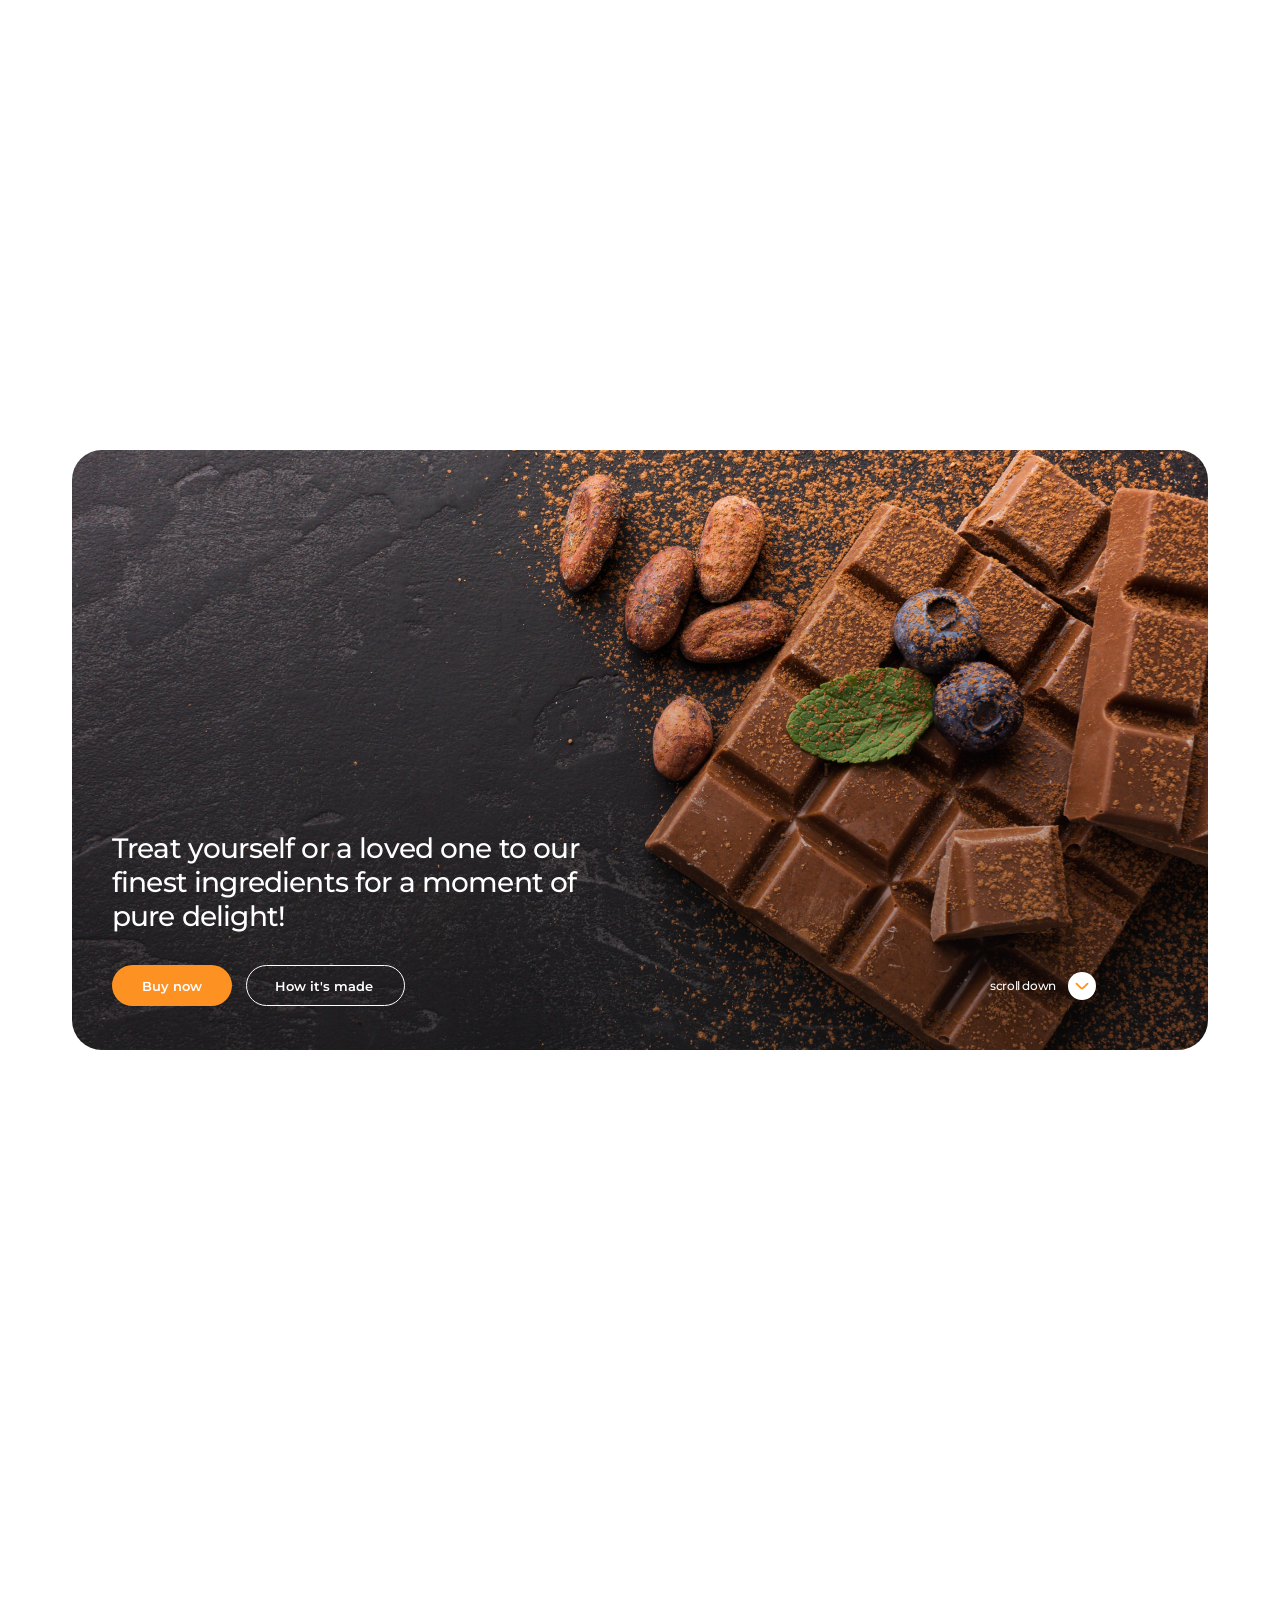
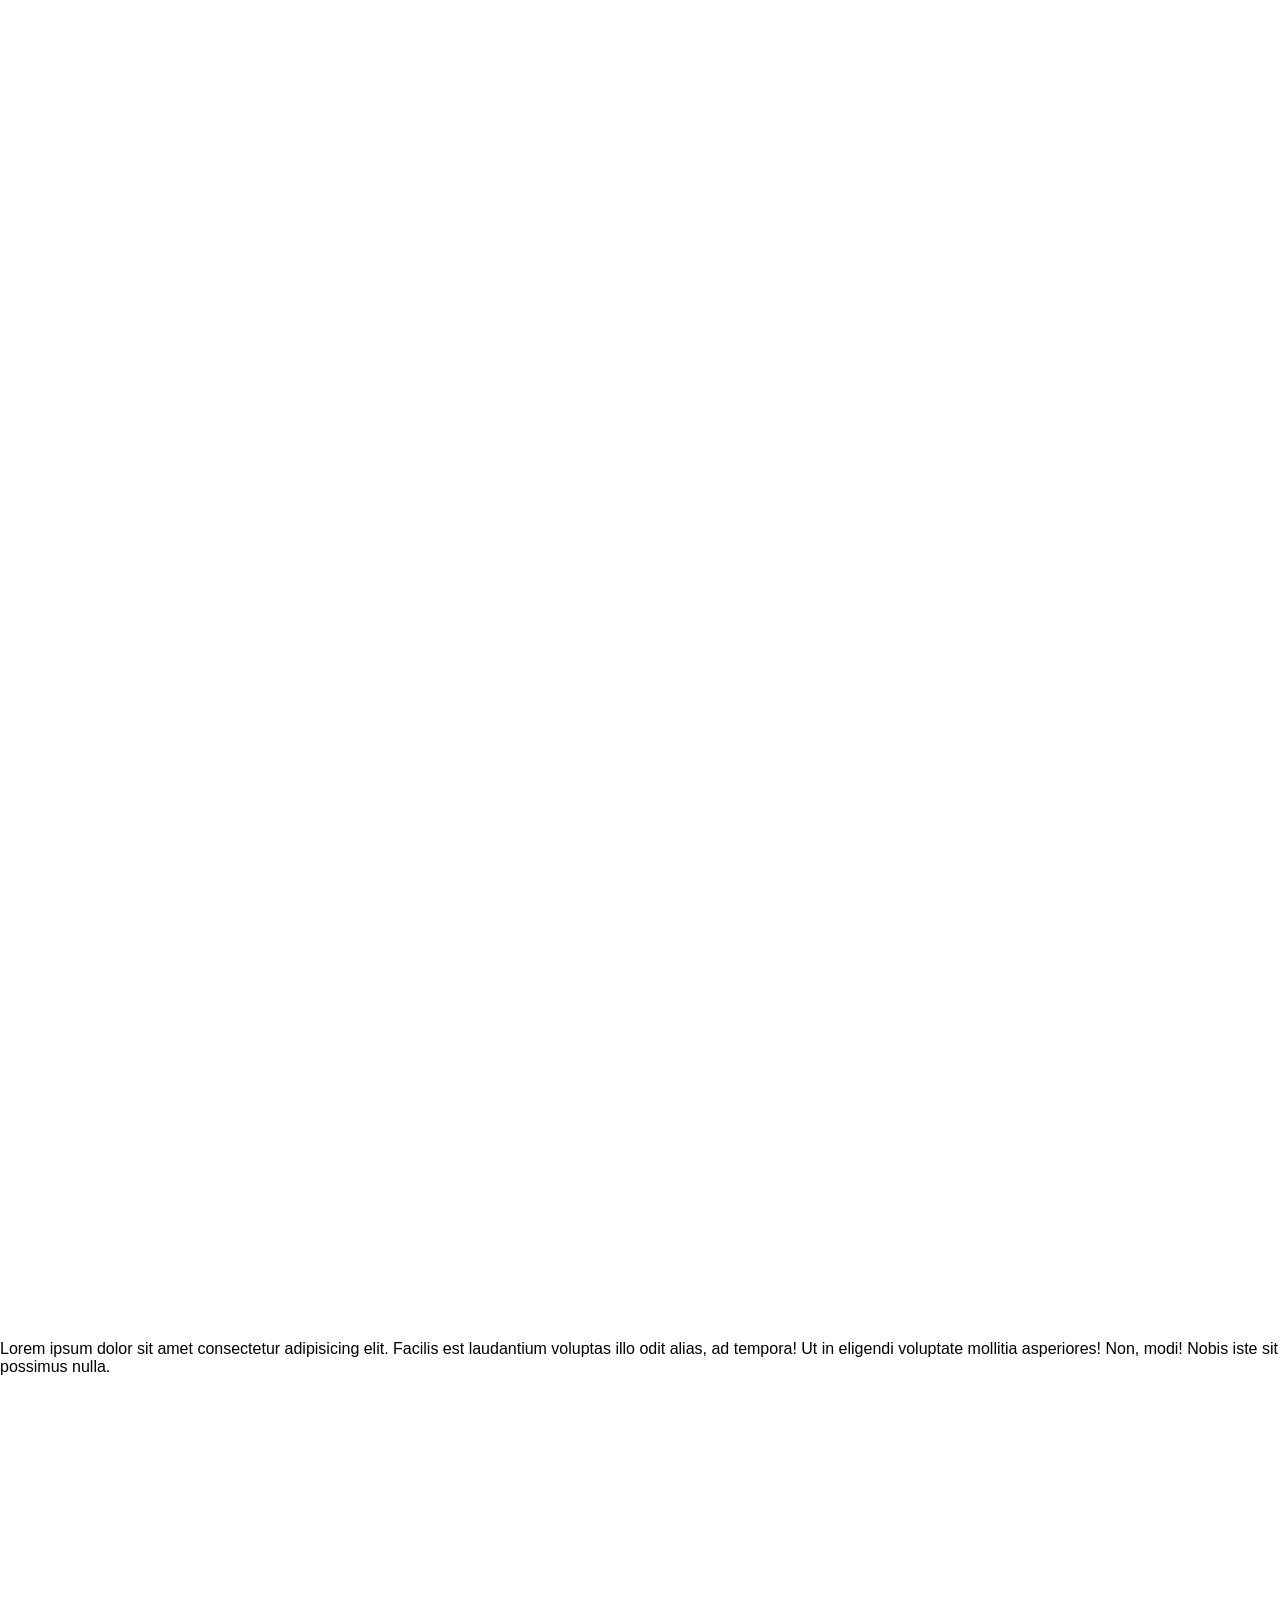
==== simply-chocolate/HTML/reviews.html @ 20b46d8e "." ====
<!DOCTYPE html>
<html lang="en">

<head>
    <meta charset="UTF-8">
    <meta name="viewport" content="width=device-width, initial-scale=1.0">
    <title>Document</title>
    <link rel="preconnect" href="https://fonts.googleapis.com">
    <link rel="preconnect" href="https://fonts.gstatic.com" crossorigin>
    <link href="https://fonts.googleapis.com/css2?family=Montserrat:wght@400;500;600&display=swap" rel="stylesheet">
    <link rel="stylesheet" href="../CSS/hero.css">
</head>

<body>
    <header class="header"></header>
    <main>
        <section class="hero">
            <div class="hero-container">
                <h2 class="hero-sub-title">Treat yourself or a loved one to our finest ingredients for a moment of pure
                    delight!</h2>
                <div class="hero-btns-container">
                    <div class="hero-main-btns">
                        <button class="hero-buy-btn" type="button">Buy now</button>
                        <a class="hero-link" href="#howItsMade">How it's made</a>
                    </div>
                    <div class="hero-scroll-container">
                        <a class="hero-scroll" href="#footer">scroll down</a>
                        <a class="hero-scroll-icon" href="#footer">
                            <svg class="hero-scroll-svg" width="22" height="22">
                                <use href="../IMG/SVG/fi-rr-angle-small-left.svg#fi-rr-angle-small-left"></use>
                            </svg></a>
                    </div>

                </div>
            </div>
        </section>
        <section class="rewieves">

        </section>
        <footer class="footer" id="footer">Lorem ipsum dolor sit amet consectetur adipisicing elit. Facilis est
            laudantium voluptas illo odit alias, ad tempora! Ut in eligendi voluptate mollitia asperiores! Non, modi!
            Nobis iste sit possimus nulla.</footer>
    </main>
</body>

</html>
---- simply-chocolate/CSS/hero.css ----
html {
  /* background-color: #b8b8b8; */
}
/* ------------- Chwilowy reset ------------- */
* {
  margin: 0;
  padding: 0;
  box-sizing: border-box;
  font-family: Monrserrat, sans-serif;
}
.hero a,
.hero button {
  text-decoration: none;
  color: #fff;
}

/* ------------- Chwilowy reset ------------- */
.hero {
  width: 375px;
  height: 690px;
  margin: 0 auto;
}
.hero-container {
  display: flex;
  flex-direction: column;
  gap: 32px;
  width: 335px;
  height: 621px;
  padding: 395px 20px 20px 20px;
  margin: 0 auto;
  background: linear-gradient(
      180deg,
      rgba(17, 17, 17, 0) 0%,
      rgba(17, 17, 17, 0.4) 100%
    ),
    url(../IMG/Hero/Mobile/chocolate-covered-cocoa-powder\ 1@1x.png),
    lightgray -438.076px -7.879px / 284.629% 102.231% no-repeat;
  background-repeat: no-repeat;
  background-size: cover;
  border-radius: 30px;
}
@media (min-device-pixel-ratio: 2),
  (-webkit-min-device-pixel-ratio: 2),
  (min-resolution: 2dppx),
  screen and (max-width: 768px) and (min-resolution: 192dpi) {
  .hero-container {
    background-image: url(../IMG/Hero/Mobile/chocolate-covered-cocoa-powder\ 1@2x.png);
  }
}
.hero-sub-title {
  color: #fff;
  font-family: "Montserrat", sans-serif;
  font-size: 20px;
  font-style: normal;
  font-weight: 500;
  line-height: 24px; /* 120% */
  letter-spacing: -0.6px;
}
.hero-btns-container {
  display: flex;
  flex-direction: column;
  gap: 32px;
}
.hero-main-btns {
  display: flex;
  gap: 14px;
}
.hero-link {
  width: 159px;
  height: 41px;
  padding: 12px 28px;
  border-radius: 100px;
  border: 1px solid #fff;
  font-family: "Montserrat", sans-serif;
  font-size: 13px;
  font-weight: 600;
  transition: 300ms ease-in-out;
}
.hero-link:hover,
.hero-link:focus {
  color: rgba(253, 146, 34, 1);
  border: 1px solid rgba(253, 146, 34, 1);
}
.hero-buy-btn {
  padding: 10px 28px;
  border-radius: 100px;
  border-color: transparent;
  background: #fd9222;
  font-family: "Montserrat", sans-serif;
  font-size: 13px;
  font-weight: 600;
  transition: 300ms ease-in-out;
  cursor: pointer;
}
.hero-buy-btn:hover,
.hero-buy-btn:focus {
  background-color: rgba(252, 241, 224, 1);
  color: rgba(253, 146, 34, 1);
}
.hero-scroll-container {
  display: flex;
  align-items: center;
  gap: 12px;
}
.hero-scroll {
  font-family: "Montserrat", sans-serif;
  font-size: 12px;
  font-weight: 500;
  line-height: 14px;
  letter-spacing: -0.36px;
  transition: 300ms ease-in-out;
}
.hero-scroll-icon {
  display: flex;
  align-items: center;
  justify-content: center;
  width: 28px;
  height: 28px;
  border-radius: 50%;
  background-color: #fff;
  transition: 300ms ease-in-out;
  overflow: hidden;
}
.hero-scroll-icon .hero-scroll-svg {
  animation: arrow 0s linear infinite;
}
.hero-scroll-icon:hover .hero-scroll-svg,
.hero-scroll:hover + .hero-scroll-icon .hero-scroll-svg {
  animation-duration: 0.7s;
}
@keyframes arrow {
  0% {
    transform: translateY(-25px);
  }
  1% {
    transform: translateY(-25px);
  }
  50% {
    transform: translateY(0);
  }
  51% {
    transform: translateY(0);
  }
  100% {
    transform: translateY(26px);
  }
}
.hero-scroll-svg {
  fill: rgba(253, 146, 34, 1);
  transition: 300ms ease-in-out;
}
.hero-scroll:hover,
.hero-scroll:focus {
  color: rgba(253, 146, 34, 1);
}
.hero-scroll:hover + .hero-scroll-icon,
.hero-scroll:focus + .hero-scroll-icon {
  background-color: rgba(253, 146, 34, 1);
}
.hero-scroll:hover + .hero-scroll-icon .hero-scroll-svg,
.hero-scroll:focus + .hero-scroll-icon .hero-scroll-svg {
  fill: rgba(252, 241, 224, 1);
}

.hero-scroll-svg:hover,
.hero-scroll-svg:focus {
  fill: rgba(252, 241, 224, 1);
}
.hero-scroll-icon:hover .hero-scroll-svg,
.hero-scroll-icon:focus .hero-scroll-svg {
  fill: rgba(252, 241, 224, 1);
}
.hero-scroll-icon:hover,
.hero-scroll-icon:focus {
  background-color: rgba(253, 146, 34, 1);
}

@media screen and (min-width: 768px) and (max-width: 1200px) {
  .hero {
    min-width: 768px;
  }
  .hero-container {
    width: 704px;
    height: 890px;
    background-image: url(../IMG/Hero/Tablet/chocolate-covered-cocoa-powder\ 1@1x.png);
    padding: 671px 40px 40px 40px;
  }
  .hero-sub-title {
    width: 484px;
    font-size: 28px;
    line-height: 34px; /* 121.429% */
    letter-spacing: -0.84px;
  }
  .hero-btns-container {
    flex-direction: row;
    gap: 153px;
  }
  .hero-scroll {
    font-size: 14px;
    line-height: 18px; /* 128.571% */
    letter-spacing: -0.42px;
  }
  .hero-scroll-icon {
    width: 38px;
    height: 38px;
  }
}
@media (min-device-pixel-ratio: 2),
  (-webkit-min-device-pixel-ratio: 2),
  (min-resolution: 2dppx),
  screen and (min-width: 769px) and (max-width: 1200px) and (min-resolution: 192dpi) {
  .hero-container {
    background-image: url(../IMG/Hero/Tablet/chocolate-covered-cocoa-powder\ 1@2x.png);
  }
}
@media screen and (min-width: 1201px) {
  .hero {
    min-width: 1200px;
  }
  .hero-container {
    width: 1136px;
    height: 600px;
    background-image: url(../IMG/Hero/Desktop/chocolate-covered-cocoa-powder\ 1@1x.png);
    padding: 381px 40px 40px 40px;
  }
  .hero-sub-title {
    width: 484px;
    font-size: 28px;
    line-height: 34px; /* 121.429% */
    letter-spacing: -0.84px;
  }
  .hero-btns-container {
    flex-direction: row;
    gap: 585px;
  }
}
@media (min-device-pixel-ratio: 2),
  (-webkit-min-device-pixel-ratio: 2),
  (min-resolution: 2dppx),
  screen and (min-width: 1201px) and (min-resolution: 192dpi) {
  .hero-container {
    background-image: url(../IMG/Hero/Desktop/chocolate-covered-cocoa-powder\ 1@2x.png);
  }
}
.rewieves {
  height: 200vh;
}
.header {
  height: 50vh;
}
.footer {
  height: 50vh;
}
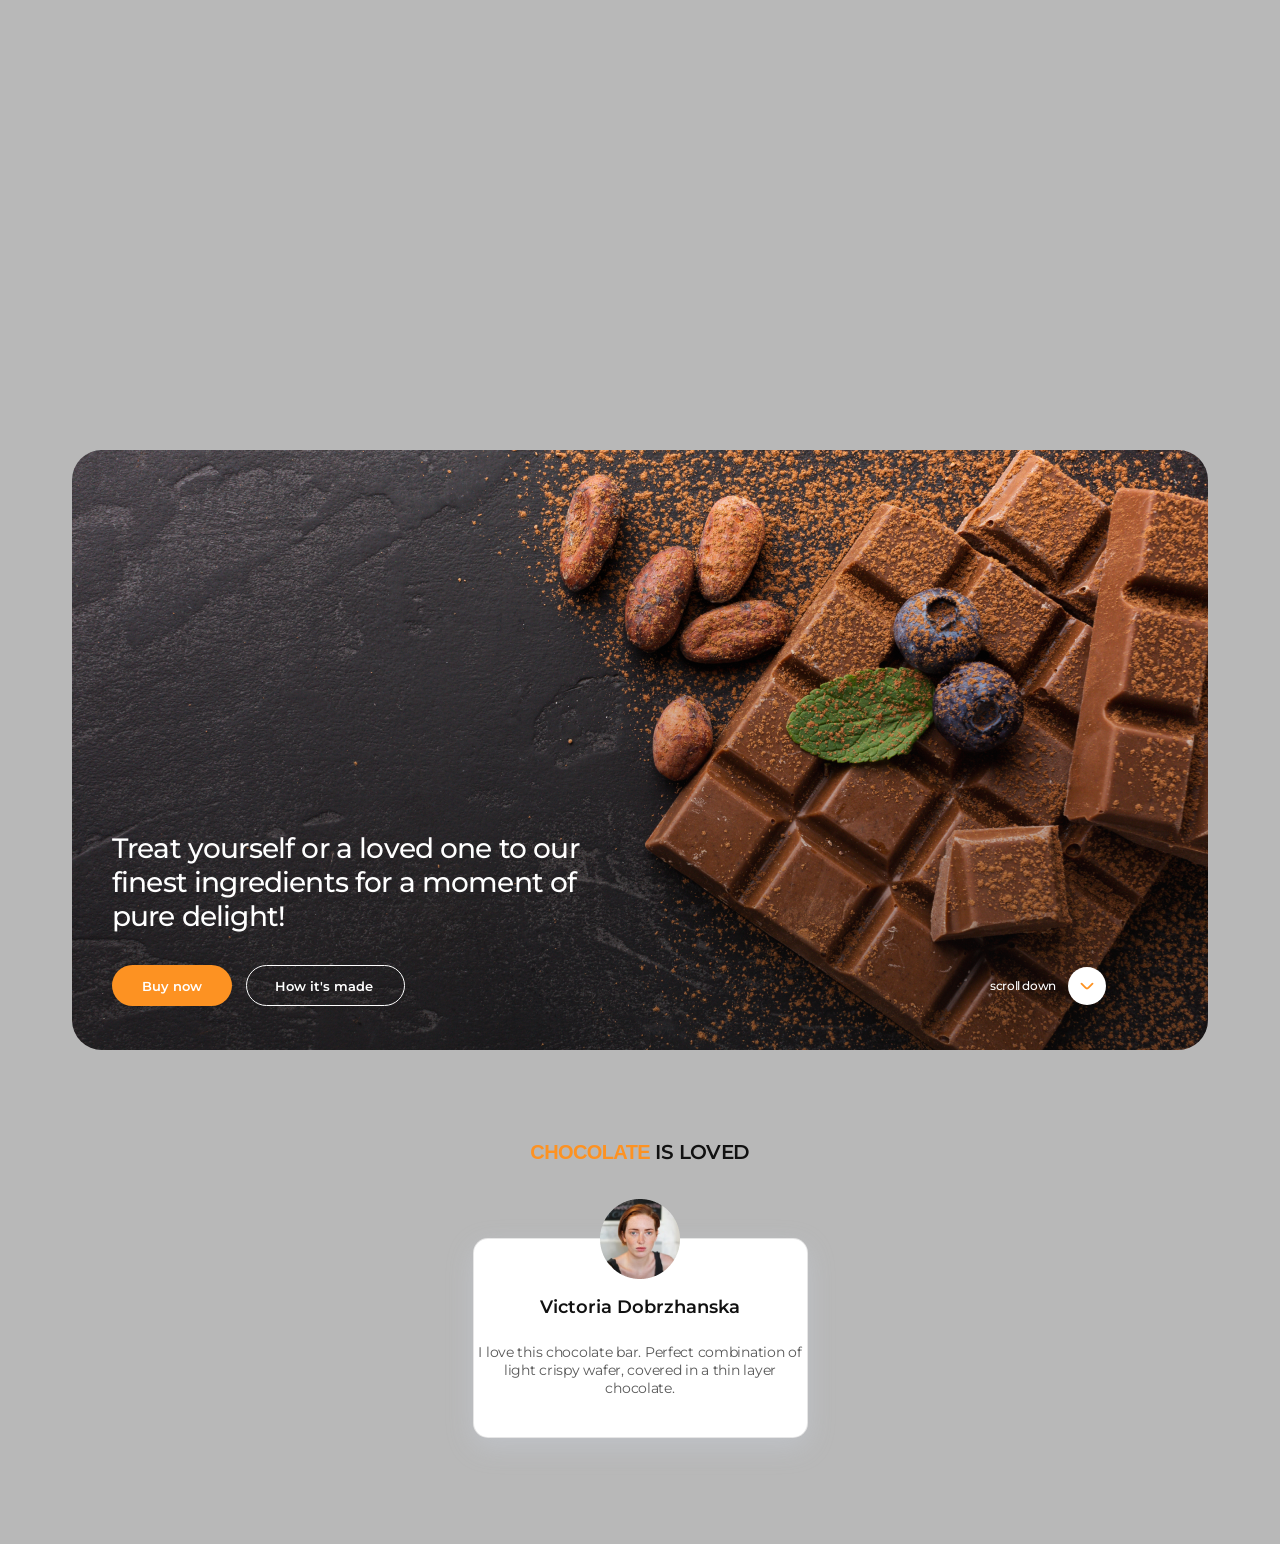
==== commit 03580188: "." ====
--- a/simply-chocolate/HTML/reviews.html
+++ b/simply-chocolate/HTML/reviews.html
@@ -8,7 +8,7 @@
     <link rel="preconnect" href="https://fonts.googleapis.com">
     <link rel="preconnect" href="https://fonts.gstatic.com" crossorigin>
     <link href="https://fonts.googleapis.com/css2?family=Montserrat:wght@400;500;600&display=swap" rel="stylesheet">
-    <link rel="stylesheet" href="../CSS/hero.css">
+    <link rel="stylesheet" href="../CSS/reviews.css">
 </head>
 
 <body>
@@ -16,8 +16,8 @@
     <main>
         <section class="hero">
             <div class="hero-container">
-                <h2 class="hero-sub-title">Treat yourself or a loved one to our finest ingredients for a moment of pure
-                    delight!</h2>
+                <h3 class="hero-sub-title">Treat yourself or a loved one to our finest ingredients for a moment of pure
+                    delight!</h3>
                 <div class="hero-btns-container">
                     <div class="hero-main-btns">
                         <button class="hero-buy-btn" type="button">Buy now</button>
@@ -34,12 +34,66 @@
                 </div>
             </div>
         </section>
-        <section class="rewieves">
+        <section class="reviewes">
+            <h2 class="reviewes-title"><span class="reviewes-span">CHOCOLATE</span> IS LOVED</h2>
+            <div class="reviewes-slider-container">
+                <div class="reviewes-slider">
+                    <div class="reviewes-slide">
+                        <img class="reviewer-photo" src="../IMG/Reviews/Victoria@1x.png" alt="young redhead woman"
+                            srcset="../IMG/Reviews/Victoria@1x.png 1x, ../IMG/Reviews/Victoria@2x.png 2x">
+                        <h4 class="reviewer-name">Victoria Dobrzhanska</h4>
+                        <p class="reviews-description">I love this chocolate bar. Perfect combination of light crispy
+                            wafer, covered in a thin layer chocolate.</p>
+                    </div>
+                    <div class="reviewes-slide">
+                        <img class="reviewer-photo" src="../IMG/Reviews/Nazar@1x.png" alt=""
+                            srcset="../IMG/Reviews/Nazar@1x.png 1x, ../IMG/Reviews/Nazar@2x.png 2x">
+                        <h4 class="reviewer-name">Nazar Babenko</h4>
+                        <p class="reviews-description">This chocolate confection is a delight! A delight! The wafer is
+                            light and crisp, the hazelnut cream is smooth, and the
+                            chocolate is good.</p>
+                    </div>
+                    <div class="reviewes-slide">
+                        <img class="reviewer-photo" src="../IMG/Reviews/Olena@1x.png" alt=""
+                            srcset="../IMG/Reviews/Olena@1x.png 1x, ../IMG/Reviews/Olena@2x.png 2x">
+                        <h4 class="reviewer-name">Olena Kampusch</h4>
+                        <p class="reviews-description">Chocolate is a family favourite treat. Love the delicious smooth
+                            chocolate and the creaminess inside. The wafer is soft
+                            but crunchy.</p>
+                    </div>
+                    <div class="reviewes-slide">
+                        <img class="reviewer-photo" src="../IMG/Reviews/Natalia@1x.png" alt=""
+                            srcset="../IMG/Reviews/Natalia@1x.png 1x, ../IMG/Reviews/Natalia@2x.png 2x">
+                        <h4 class="reviewer-name">Natalia Sus</h4>
+                        <p class="reviews-description">The chocolate assortment was delicious. Both dark and milk
+                            chocolate pieces were smooth and just right on the sweetness
+                            level.</p>
+                    </div>
+                    <div class="reviewes-slide">
+                        <img class="reviewer-photo" src="../IMG/Reviews/Danilo@1x.png" alt=""
+                            srcset="../IMG/Reviews/Danilo@1x.png 1x, ../IMG/Reviews/Danilo@2x.png 2x">
+                        <h4 class="reviewer-name">Danilo Nottingham</h4>
+                        <p class="reviews-description">This is delicious. It so rich and flavorful you don’t need to use
+                            as many. I love topping an apple with almond butter
+                            and these chips for a snack.</p>
+                    </div>
+                    <div class="reviewes-slide">
+                        <img class="reviewer-photo" src="../IMG/Reviews/Irina@1x.png" alt=""
+                            srcset="../IMG/Reviews/Irina@1x.png 1x, ../IMG/Reviews/Irina@2x.png 2x">
+                        <h4 class="reviewer-name">Irina Tydnyuk</h4>
+                        <p class="reviews-description">This is simply the best chocolate around, and I'm just thrilled
+                            to support a local company! Best local chocolate - world
+                            class </p>
+                    </div>
+                </div>
+                <div class="pagination"></div>
+            </div>
+            <!-- <button class="reviewes-btn">Leave a review</button> -->
 
         </section>
-        <footer class="footer" id="footer">Lorem ipsum dolor sit amet consectetur adipisicing elit. Facilis est
+        <!-- <footer class="footer" id="footer">Lorem ipsum dolor sit amet consectetur adipisicing elit. Facilis est
             laudantium voluptas illo odit alias, ad tempora! Ut in eligendi voluptate mollitia asperiores! Non, modi!
-            Nobis iste sit possimus nulla.</footer>
+            Nobis iste sit possimus nulla.</footer> -->
     </main>
 </body>
 
--- a/simply-chocolate/CSS/reviews.css
+++ b/simply-chocolate/CSS/reviews.css
@@ -0,0 +1,320 @@
+html {
+  background-color: #b8b8b8;
+}
+/* ------------- Chwilowy reset ------------- */
+* {
+  margin: 0;
+  padding: 0;
+  box-sizing: border-box;
+  font-family: Monrserrat, sans-serif;
+}
+.hero a,
+.hero button {
+  text-decoration: none;
+  color: #fff;
+}
+
+/* ------------- Chwilowy reset ------------- */
+.hero {
+  width: 375px;
+  height: 690px;
+  margin: 0 auto;
+}
+.hero-container {
+  display: flex;
+  flex-direction: column;
+  gap: 32px;
+  width: 335px;
+  height: 621px;
+  padding: 395px 20px 20px 20px;
+  margin: 0 auto;
+  background: linear-gradient(
+      180deg,
+      rgba(17, 17, 17, 0) 0%,
+      rgba(17, 17, 17, 0.4) 100%
+    ),
+    url(../IMG/Hero/Mobile/chocolate-covered-cocoa-powder\ 1@1x.png),
+    lightgray -438.076px -7.879px / 284.629% 102.231% no-repeat;
+  background-repeat: no-repeat;
+  background-size: cover;
+  border-radius: 30px;
+}
+/* @media (min-device-pixel-ratio: 2),
+  (-webkit-min-device-pixel-ratio: 2),
+  (min-resolution: 2dppx),
+  screen and (max-width: 768px) and (min-resolution: 192dpi) {
+  .hero-container {
+    background-image: url(../IMG/Hero/Mobile/chocolate-covered-cocoa-powder\ 1@2x.png);
+  }
+} */
+.hero-sub-title {
+  color: #fff;
+  font-family: "Montserrat", sans-serif;
+  font-size: 20px;
+  font-style: normal;
+  font-weight: 500;
+  line-height: 24px; /* 120% */
+  letter-spacing: -0.6px;
+}
+.hero-btns-container {
+  display: flex;
+  flex-direction: column;
+  gap: 32px;
+}
+.hero-main-btns {
+  display: flex;
+  gap: 14px;
+}
+.hero-link {
+  width: 159px;
+  height: 41px;
+  padding: 12px 28px;
+  border-radius: 100px;
+  border: 1px solid #fff;
+  font-family: "Montserrat", sans-serif;
+  font-size: 13px;
+  font-weight: 600;
+  transition: 300ms ease-in-out;
+}
+.hero-link:hover,
+.hero-link:focus {
+  color: rgba(253, 146, 34, 1);
+  border: 1px solid rgba(253, 146, 34, 1);
+}
+.hero-buy-btn {
+  padding: 10px 28px;
+  border-radius: 100px;
+  border-color: transparent;
+  background: #fd9222;
+  font-family: "Montserrat", sans-serif;
+  font-size: 13px;
+  font-weight: 600;
+  transition: 300ms ease-in-out;
+  cursor: pointer;
+}
+.hero-buy-btn:hover,
+.hero-buy-btn:focus {
+  background-color: rgba(252, 241, 224, 1);
+  color: rgba(253, 146, 34, 1);
+}
+.hero-scroll-container {
+  display: flex;
+  align-items: center;
+  gap: 12px;
+}
+.hero-scroll {
+  font-family: "Montserrat", sans-serif;
+  font-size: 12px;
+  font-weight: 500;
+  line-height: 14px;
+  letter-spacing: -0.36px;
+  transition: 300ms ease-in-out;
+}
+.hero-scroll-icon {
+  display: flex;
+  align-items: center;
+  justify-content: center;
+  width: 28px;
+  height: 28px;
+  border-radius: 50%;
+  background-color: #fff;
+  transition: 300ms ease-in-out;
+  overflow: hidden;
+}
+.hero-scroll-icon .hero-scroll-svg {
+  animation: arrow 0s linear infinite;
+}
+.hero-scroll-icon:hover .hero-scroll-svg,
+.hero-scroll:hover + .hero-scroll-icon .hero-scroll-svg {
+  animation-duration: 0.7s;
+}
+@keyframes arrow {
+  0% {
+    transform: translateY(-25px);
+  }
+  1% {
+    transform: translateY(-25px);
+  }
+  50% {
+    transform: translateY(0);
+  }
+  51% {
+    transform: translateY(0);
+  }
+  100% {
+    transform: translateY(26px);
+  }
+}
+.hero-scroll-svg {
+  fill: rgba(253, 146, 34, 1);
+  transition: 300ms ease-in-out;
+}
+.hero-scroll:hover,
+.hero-scroll:focus {
+  color: rgba(253, 146, 34, 1);
+}
+.hero-scroll:hover + .hero-scroll-icon,
+.hero-scroll:focus + .hero-scroll-icon {
+  background-color: rgba(253, 146, 34, 1);
+}
+.hero-scroll:hover + .hero-scroll-icon .hero-scroll-svg,
+.hero-scroll:focus + .hero-scroll-icon .hero-scroll-svg {
+  fill: rgba(252, 241, 224, 1);
+}
+
+.hero-scroll-svg:hover,
+.hero-scroll-svg:focus {
+  fill: rgba(252, 241, 224, 1);
+}
+.hero-scroll-icon:hover .hero-scroll-svg,
+.hero-scroll-icon:focus .hero-scroll-svg {
+  fill: rgba(252, 241, 224, 1);
+}
+.hero-scroll-icon:hover,
+.hero-scroll-icon:focus {
+  background-color: rgba(253, 146, 34, 1);
+}
+
+@media screen and (min-width: 768px) and (max-width: 1200px) {
+  .hero {
+    min-width: 768px;
+  }
+  .hero-container {
+    width: 704px;
+    height: 890px;
+    background-image: url(../IMG/Hero/Tablet/chocolate-covered-cocoa-powder\ 1@1x.png);
+    padding: 671px 40px 40px 40px;
+  }
+  .hero-sub-title {
+    width: 484px;
+    font-size: 28px;
+    line-height: 34px; /* 121.429% */
+    letter-spacing: -0.84px;
+  }
+  .hero-btns-container {
+    flex-direction: row;
+    gap: 153px;
+  }
+  .hero-scroll {
+    font-size: 14px;
+    line-height: 18px; /* 128.571% */
+    letter-spacing: -0.42px;
+  }
+  .hero-scroll-icon {
+    width: 38px;
+    height: 38px;
+  }
+}
+/* @media (min-device-pixel-ratio: 2),
+  (-webkit-min-device-pixel-ratio: 2),
+  (min-resolution: 2dppx),
+  screen and (min-width: 769px) and (max-width: 1200px) and (min-resolution: 192dpi) {
+  .hero-container {
+    background-image: url(../IMG/Hero/Tablet/chocolate-covered-cocoa-powder\ 1@2x.png);
+  }
+} */
+@media screen and (min-width: 1201px) {
+  .hero {
+    min-width: 1200px;
+  }
+  .hero-container {
+    width: 1136px;
+    height: 600px;
+    background-image: url(../IMG/Hero/Desktop/chocolate-covered-cocoa-powder\ 1@1x.png);
+    padding: 381px 40px 40px 40px;
+  }
+  .hero-sub-title {
+    width: 484px;
+    font-size: 28px;
+    line-height: 34px; /* 121.429% */
+    letter-spacing: -0.84px;
+  }
+  .hero-btns-container {
+    flex-direction: row;
+    gap: 585px;
+  }
+  .hero-scroll-icon {
+    width: 38px;
+    height: 38px;
+  }
+}
+/* @media (min-device-pixel-ratio: 2),
+  (-webkit-min-device-pixel-ratio: 2),
+  (min-resolution: 2dppx),
+  screen and (min-width: 1201px) and (min-resolution: 192dpi) {
+  .hero-container {
+    background-image: url(../IMG/Hero/Desktop/chocolate-covered-cocoa-powder\ 1@2x.png);
+  }
+} */
+/* ---------------------------------------------------------------------------------------------------------------------- */
+.reviewes {
+  width: 375px;
+  height: 404px;
+  margin: 0 auto;
+}
+.reviewes-title {
+  padding-bottom: 74px;
+  color: #111;
+  font-family: Montserrat;
+  font-size: 20px;
+  font-style: normal;
+  font-weight: 600;
+  line-height: 24px;
+  letter-spacing: -0.6px;
+  text-transform: uppercase;
+  text-align: center;
+}
+.reviewes-span {
+  color: #fd9222;
+}
+.reviewes-slider-container {
+  width: 335px;
+  margin: 0 auto;
+}
+.reviewes-slide {
+  position: relative;
+  height: 200px;
+  width: 335px;
+  border-radius: 15px;
+  border: 1px solid rgba(17, 17, 17, 0.1);
+  background: #fff;
+  box-shadow: 0px 9.04932px 26.57166px 0px rgba(215, 228, 249, 0.25);
+  display: none;
+}
+.reviewes-slide:nth-child(1) {
+  display: block;
+}
+.reviewer-name {
+  padding: 56px 0 24px;
+  color: #111;
+  text-align: center;
+  font-family: Montserrat;
+  font-size: 18px;
+  font-style: normal;
+  font-weight: 600;
+  line-height: 24px;
+}
+.reviews-description {
+  color: rgba(17, 17, 17, 0.7);
+  text-align: center;
+  font-family: Montserrat;
+  font-size: 14px;
+  font-style: normal;
+  font-weight: 400;
+  line-height: 18px; /* 128.571% */
+  letter-spacing: -0.28px;
+}
+.reviewer-photo {
+  position: absolute;
+  left: 50%;
+  top: 0;
+  transform: translate(-50%, -50%);
+}
+
+/* ------------------------------------ */
+.header {
+  height: 50vh;
+}
+.footer {
+  height: 50vh;
+}
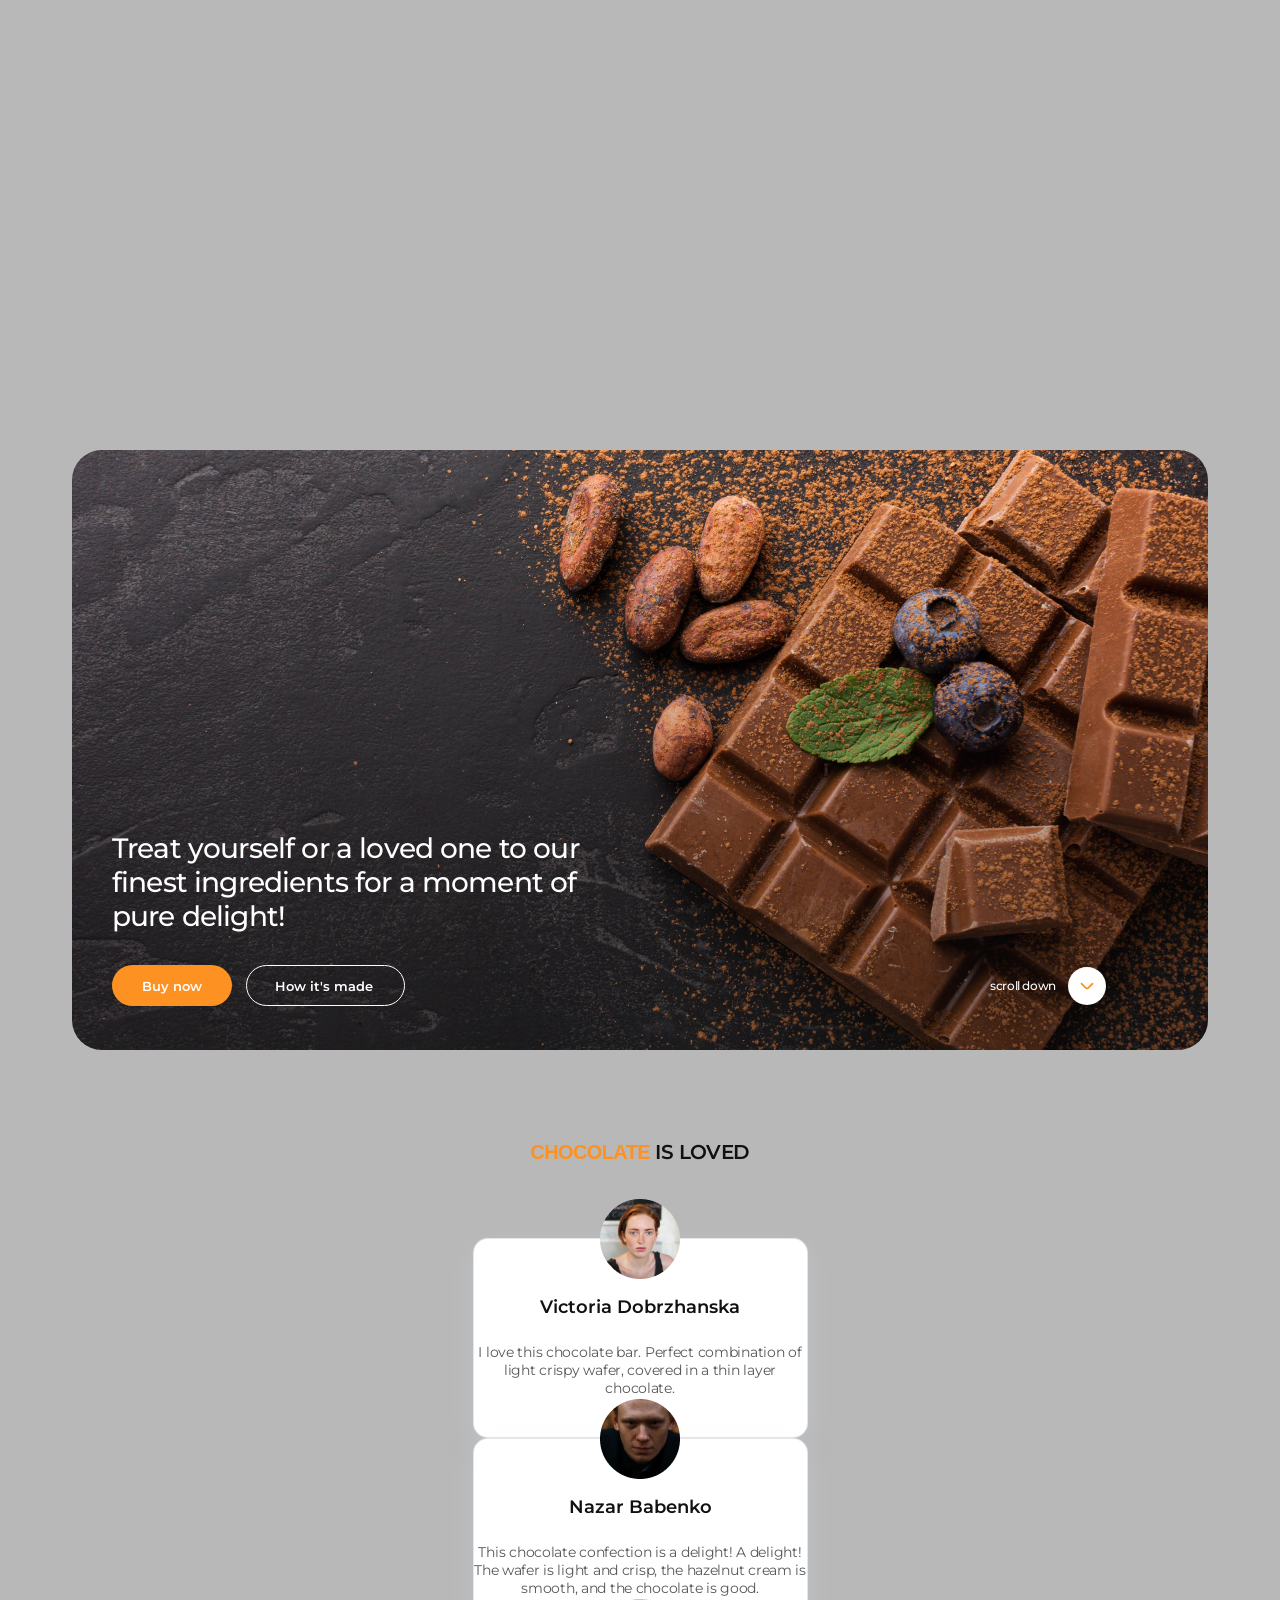
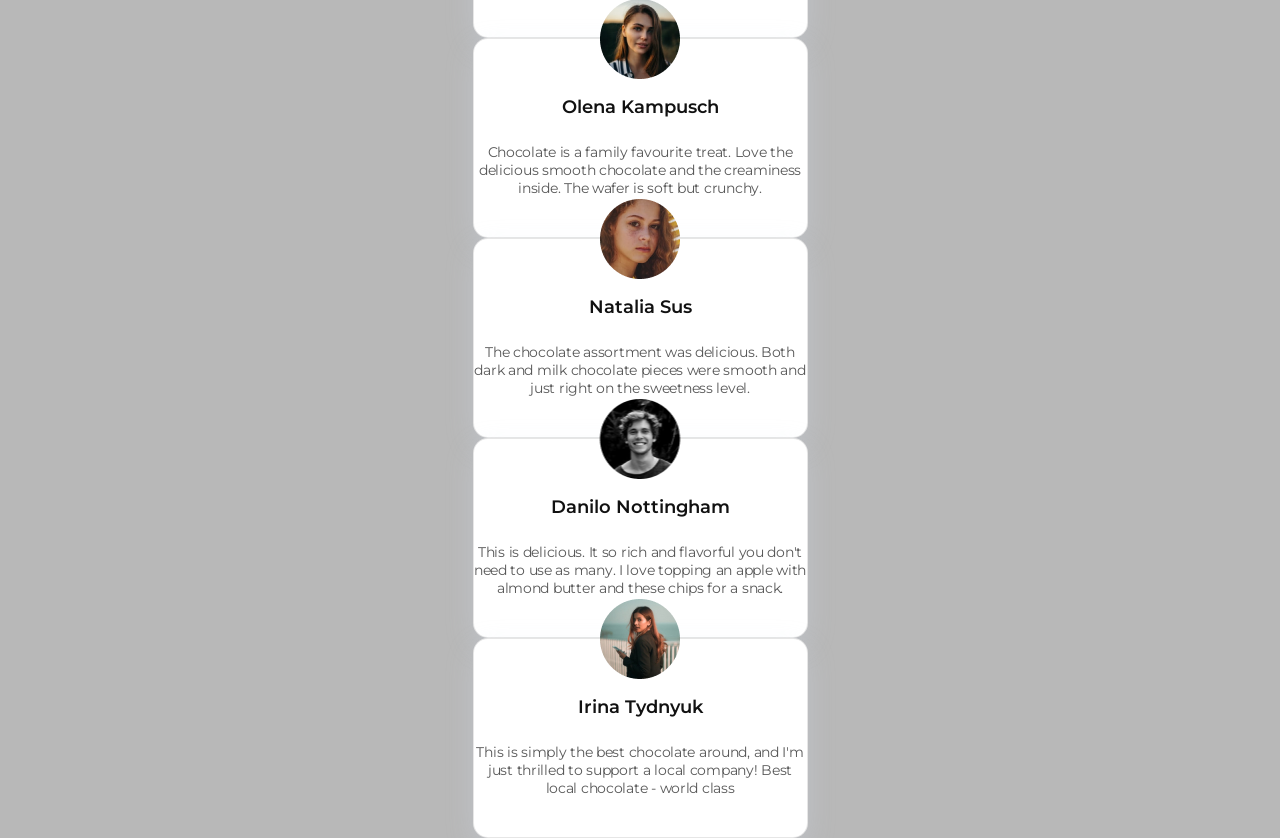
==== commit c5b5a74b: "." ====
--- a/simply-chocolate/HTML/reviews.html
+++ b/simply-chocolate/HTML/reviews.html
@@ -73,7 +73,7 @@
                         <img class="reviewer-photo" src="../IMG/Reviews/Danilo@1x.png" alt=""
                             srcset="../IMG/Reviews/Danilo@1x.png 1x, ../IMG/Reviews/Danilo@2x.png 2x">
                         <h4 class="reviewer-name">Danilo Nottingham</h4>
-                        <p class="reviews-description">This is delicious. It so rich and flavorful you don’t need to use
+                        <p class="reviews-description">This is delicious. It so rich and flavorful you don't need to use
                             as many. I love topping an apple with almond butter
                             and these chips for a snack.</p>
                     </div>
--- a/simply-chocolate/CSS/reviews.css
+++ b/simply-chocolate/CSS/reviews.css
@@ -279,7 +279,7 @@
   border: 1px solid rgba(17, 17, 17, 0.1);
   background: #fff;
   box-shadow: 0px 9.04932px 26.57166px 0px rgba(215, 228, 249, 0.25);
-  display: none;
+  /* display: none; */
 }
 .reviewes-slide:nth-child(1) {
   display: block;
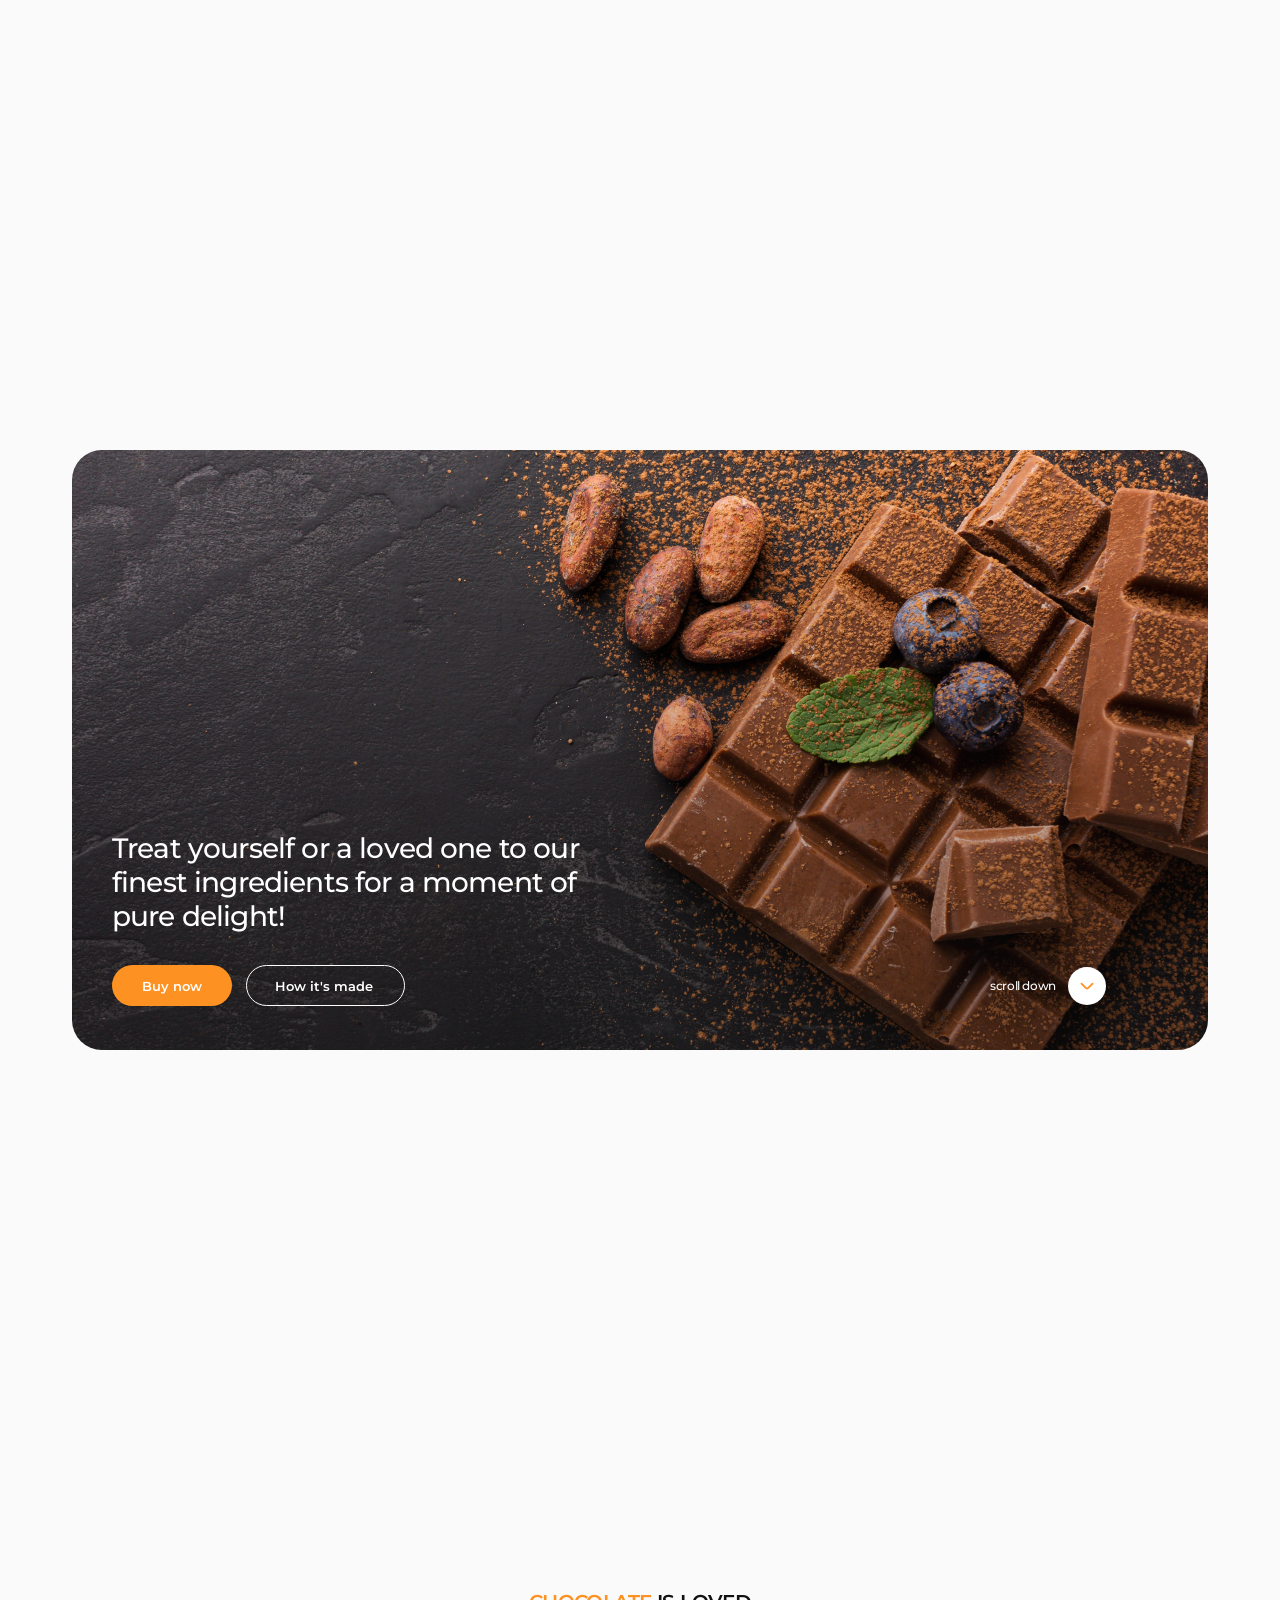
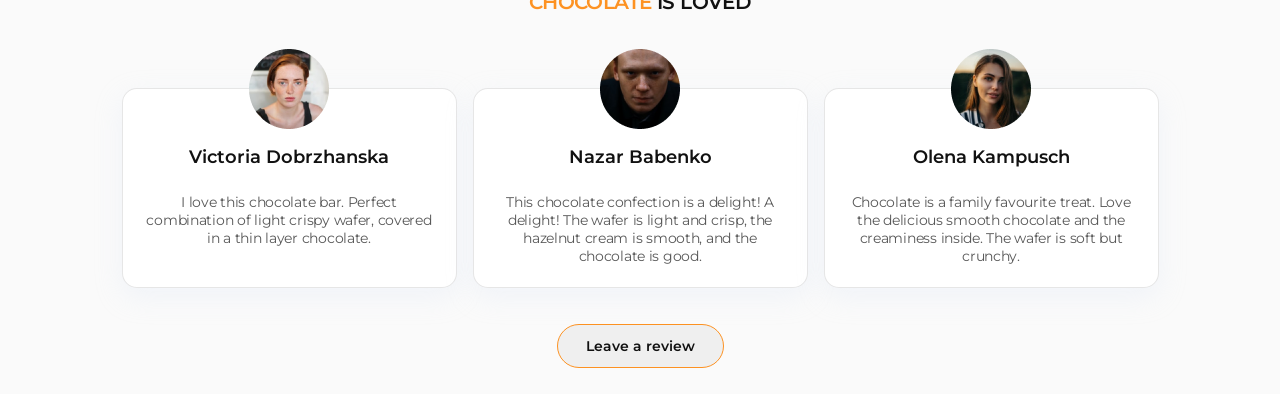
==== commit 86cf8b98: "." ====
--- a/simply-chocolate/HTML/reviews.html
+++ b/simply-chocolate/HTML/reviews.html
@@ -34,6 +34,7 @@
                 </div>
             </div>
         </section>
+        <section class="space"></section>
         <section class="reviewes">
             <h2 class="reviewes-title"><span class="reviewes-span">CHOCOLATE</span> IS LOVED</h2>
             <div class="reviewes-slider-container">
@@ -88,7 +89,7 @@
                 </div>
                 <div class="pagination"></div>
             </div>
-            <!-- <button class="reviewes-btn">Leave a review</button> -->
+            <button class="reviewes-btn" type="button">Leave a review</button>
 
         </section>
         <!-- <footer class="footer" id="footer">Lorem ipsum dolor sit amet consectetur adipisicing elit. Facilis est
--- a/simply-chocolate/CSS/reviews.css
+++ b/simply-chocolate/CSS/reviews.css
@@ -1,17 +1,12 @@
+@import url(global-setup.css);
 html {
-  background-color: #b8b8b8;
+  background-color: var(--snow-color);
 }
 /* ------------- Chwilowy reset ------------- */
-* {
-  margin: 0;
-  padding: 0;
-  box-sizing: border-box;
-  font-family: Monrserrat, sans-serif;
-}
+
 .hero a,
 .hero button {
-  text-decoration: none;
-  color: #fff;
+  color: var(--white-color);
 }
 
 /* ------------- Chwilowy reset ------------- */
@@ -251,6 +246,9 @@
   width: 375px;
   height: 404px;
   margin: 0 auto;
+  display: flex;
+  flex-direction: column;
+  align-items: center;
 }
 .reviewes-title {
   padding-bottom: 74px;
@@ -279,7 +277,7 @@
   border: 1px solid rgba(17, 17, 17, 0.1);
   background: #fff;
   box-shadow: 0px 9.04932px 26.57166px 0px rgba(215, 228, 249, 0.25);
-  /* display: none; */
+  display: none;
 }
 .reviewes-slide:nth-child(1) {
   display: block;
@@ -295,6 +293,8 @@
   line-height: 24px;
 }
 .reviews-description {
+  width: 299px;
+  margin: 0 auto;
   color: rgba(17, 17, 17, 0.7);
   text-align: center;
   font-family: Montserrat;
@@ -310,6 +310,61 @@
   top: 0;
   transform: translate(-50%, -50%);
 }
+.reviewes-btn {
+  margin-top: 32px;
+  padding: 12px 28px;
+  border-radius: 100px;
+  border: 1px solid #fd9222;
+  transition: 250ms ease-in-out;
+  color: #111;
+  text-align: center;
+  font-size: var(--description-font-size);
+  font-style: normal;
+  font-weight: var(--bold-weight);
+  line-height: normal;
+}
+.reviewes-btn:hover,
+.reviewes-btn:focus {
+  background-color: #fd9222;
+  color: #fff;
+}
+@media screen and (min-width: 768px) and (max-width: 1200px) {
+  .reviewes {
+    width: 768px;
+  }
+  .reviewes-slider-container {
+    width: 704px;
+    height: 204px;
+  }
+  .reviewes-slider {
+    display: flex;
+    gap: 16px;
+    align-items: center;
+    justify-content: center;
+  }
+  .reviewes-slide:nth-child(2) {
+    display: block;
+  }
+}
+@media screen and (min-width: 1201px) {
+  .reviewes {
+    width: 1200px;
+  }
+  .reviewes-slider-container {
+    width: 1136px;
+    height: 204px;
+  }
+  .reviewes-slide:nth-child(2),
+  .reviewes-slide:nth-child(3) {
+    display: block;
+  }
+  .reviewes-slider {
+    display: flex;
+    gap: 16px;
+    align-items: center;
+    justify-content: center;
+  }
+}
 
 /* ------------------------------------ */
 .header {
@@ -318,3 +373,6 @@
 .footer {
   height: 50vh;
 }
+.space {
+  height: 50vh;
+}
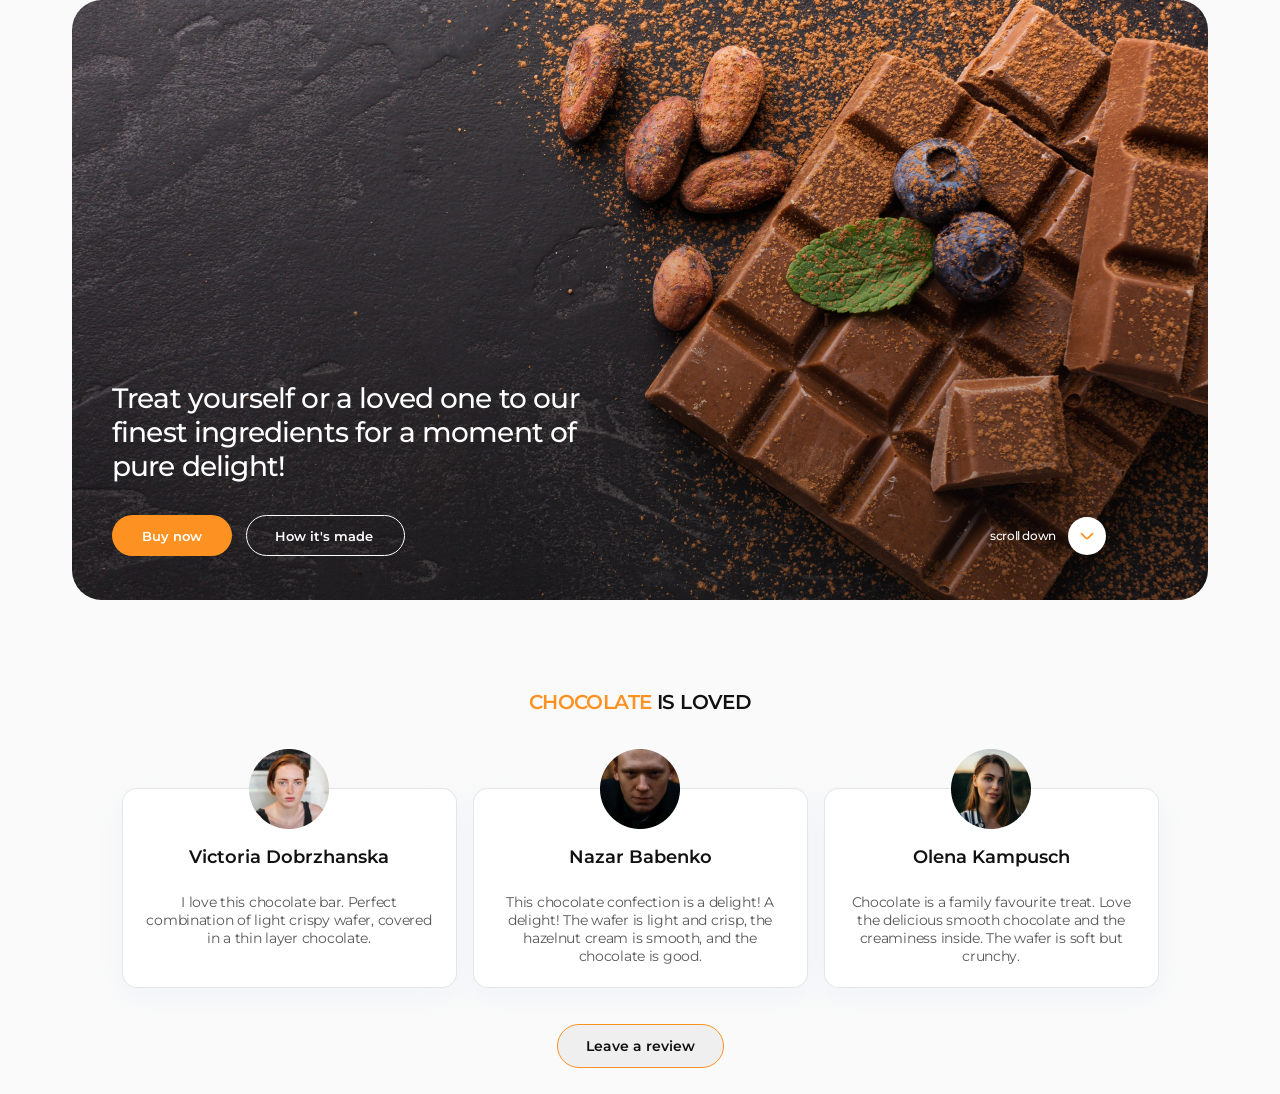
==== commit 1ec6cd70: "." ====
--- a/simply-chocolate/HTML/reviews.html
+++ b/simply-chocolate/HTML/reviews.html
@@ -35,18 +35,18 @@
             </div>
         </section>
         <section class="space"></section>
-        <section class="reviewes">
-            <h2 class="reviewes-title"><span class="reviewes-span">CHOCOLATE</span> IS LOVED</h2>
-            <div class="reviewes-slider-container">
-                <div class="reviewes-slider">
-                    <div class="reviewes-slide">
+        <section class="reviews">
+            <h2 class="reviews-title"><span class="reviews-span">CHOCOLATE</span> IS LOVED</h2>
+            <div class="reviews-slider-container">
+                <div class="reviews-slider">
+                    <div class="reviews-slide">
                         <img class="reviewer-photo" src="../IMG/Reviews/Victoria@1x.png" alt="young redhead woman"
                             srcset="../IMG/Reviews/Victoria@1x.png 1x, ../IMG/Reviews/Victoria@2x.png 2x">
                         <h4 class="reviewer-name">Victoria Dobrzhanska</h4>
                         <p class="reviews-description">I love this chocolate bar. Perfect combination of light crispy
                             wafer, covered in a thin layer chocolate.</p>
                     </div>
-                    <div class="reviewes-slide">
+                    <div class="reviews-slide">
                         <img class="reviewer-photo" src="../IMG/Reviews/Nazar@1x.png" alt=""
                             srcset="../IMG/Reviews/Nazar@1x.png 1x, ../IMG/Reviews/Nazar@2x.png 2x">
                         <h4 class="reviewer-name">Nazar Babenko</h4>
@@ -54,7 +54,7 @@
                             light and crisp, the hazelnut cream is smooth, and the
                             chocolate is good.</p>
                     </div>
-                    <div class="reviewes-slide">
+                    <div class="reviews-slide">
                         <img class="reviewer-photo" src="../IMG/Reviews/Olena@1x.png" alt=""
                             srcset="../IMG/Reviews/Olena@1x.png 1x, ../IMG/Reviews/Olena@2x.png 2x">
                         <h4 class="reviewer-name">Olena Kampusch</h4>
@@ -62,7 +62,7 @@
                             chocolate and the creaminess inside. The wafer is soft
                             but crunchy.</p>
                     </div>
-                    <div class="reviewes-slide">
+                    <div class="reviews-slide">
                         <img class="reviewer-photo" src="../IMG/Reviews/Natalia@1x.png" alt=""
                             srcset="../IMG/Reviews/Natalia@1x.png 1x, ../IMG/Reviews/Natalia@2x.png 2x">
                         <h4 class="reviewer-name">Natalia Sus</h4>
@@ -70,7 +70,7 @@
                             chocolate pieces were smooth and just right on the sweetness
                             level.</p>
                     </div>
-                    <div class="reviewes-slide">
+                    <div class="reviews-slide">
                         <img class="reviewer-photo" src="../IMG/Reviews/Danilo@1x.png" alt=""
                             srcset="../IMG/Reviews/Danilo@1x.png 1x, ../IMG/Reviews/Danilo@2x.png 2x">
                         <h4 class="reviewer-name">Danilo Nottingham</h4>
@@ -78,7 +78,7 @@
                             as many. I love topping an apple with almond butter
                             and these chips for a snack.</p>
                     </div>
-                    <div class="reviewes-slide">
+                    <div class="reviews-slide">
                         <img class="reviewer-photo" src="../IMG/Reviews/Irina@1x.png" alt=""
                             srcset="../IMG/Reviews/Irina@1x.png 1x, ../IMG/Reviews/Irina@2x.png 2x">
                         <h4 class="reviewer-name">Irina Tydnyuk</h4>
@@ -89,7 +89,7 @@
                 </div>
                 <div class="pagination"></div>
             </div>
-            <button class="reviewes-btn" type="button">Leave a review</button>
+            <button class="reviews-btn" type="button">Leave a review</button>
 
         </section>
         <!-- <footer class="footer" id="footer">Lorem ipsum dolor sit amet consectetur adipisicing elit. Facilis est
--- a/simply-chocolate/CSS/reviews.css
+++ b/simply-chocolate/CSS/reviews.css
@@ -242,7 +242,7 @@
   }
 } */
 /* ---------------------------------------------------------------------------------------------------------------------- */
-.reviewes {
+.reviews {
   width: 375px;
   height: 404px;
   margin: 0 auto;
@@ -250,7 +250,7 @@
   flex-direction: column;
   align-items: center;
 }
-.reviewes-title {
+.reviews-title {
   padding-bottom: 74px;
   color: #111;
   font-family: Montserrat;
@@ -262,14 +262,14 @@
   text-transform: uppercase;
   text-align: center;
 }
-.reviewes-span {
+.reviews-span {
   color: #fd9222;
 }
-.reviewes-slider-container {
+.reviews-slider-container {
   width: 335px;
   margin: 0 auto;
 }
-.reviewes-slide {
+.reviews-slide {
   position: relative;
   height: 200px;
   width: 335px;
@@ -279,7 +279,7 @@
   box-shadow: 0px 9.04932px 26.57166px 0px rgba(215, 228, 249, 0.25);
   display: none;
 }
-.reviewes-slide:nth-child(1) {
+.reviews-slide:nth-child(1) {
   display: block;
 }
 .reviewer-name {
@@ -310,7 +310,7 @@
   top: 0;
   transform: translate(-50%, -50%);
 }
-.reviewes-btn {
+.reviews-btn {
   margin-top: 32px;
   padding: 12px 28px;
   border-radius: 100px;
@@ -323,42 +323,42 @@
   font-weight: var(--bold-weight);
   line-height: normal;
 }
-.reviewes-btn:hover,
-.reviewes-btn:focus {
+.reviews-btn:hover,
+.reviews-btn:focus {
   background-color: #fd9222;
   color: #fff;
 }
 @media screen and (min-width: 768px) and (max-width: 1200px) {
-  .reviewes {
+  .reviews {
     width: 768px;
   }
-  .reviewes-slider-container {
+  .reviews-slider-container {
     width: 704px;
     height: 204px;
   }
-  .reviewes-slider {
+  .reviews-slider {
     display: flex;
     gap: 16px;
     align-items: center;
     justify-content: center;
   }
-  .reviewes-slide:nth-child(2) {
+  .reviews-slide:nth-child(2) {
     display: block;
   }
 }
 @media screen and (min-width: 1201px) {
-  .reviewes {
+  .reviews {
     width: 1200px;
   }
-  .reviewes-slider-container {
+  .reviews-slider-container {
     width: 1136px;
     height: 204px;
   }
-  .reviewes-slide:nth-child(2),
-  .reviewes-slide:nth-child(3) {
+  .reviews-slide:nth-child(2),
+  .reviews-slide:nth-child(3) {
     display: block;
   }
-  .reviewes-slider {
+  .reviews-slider {
     display: flex;
     gap: 16px;
     align-items: center;
@@ -367,12 +367,3 @@
 }
 
 /* ------------------------------------ */
-.header {
-  height: 50vh;
-}
-.footer {
-  height: 50vh;
-}
-.space {
-  height: 50vh;
-}
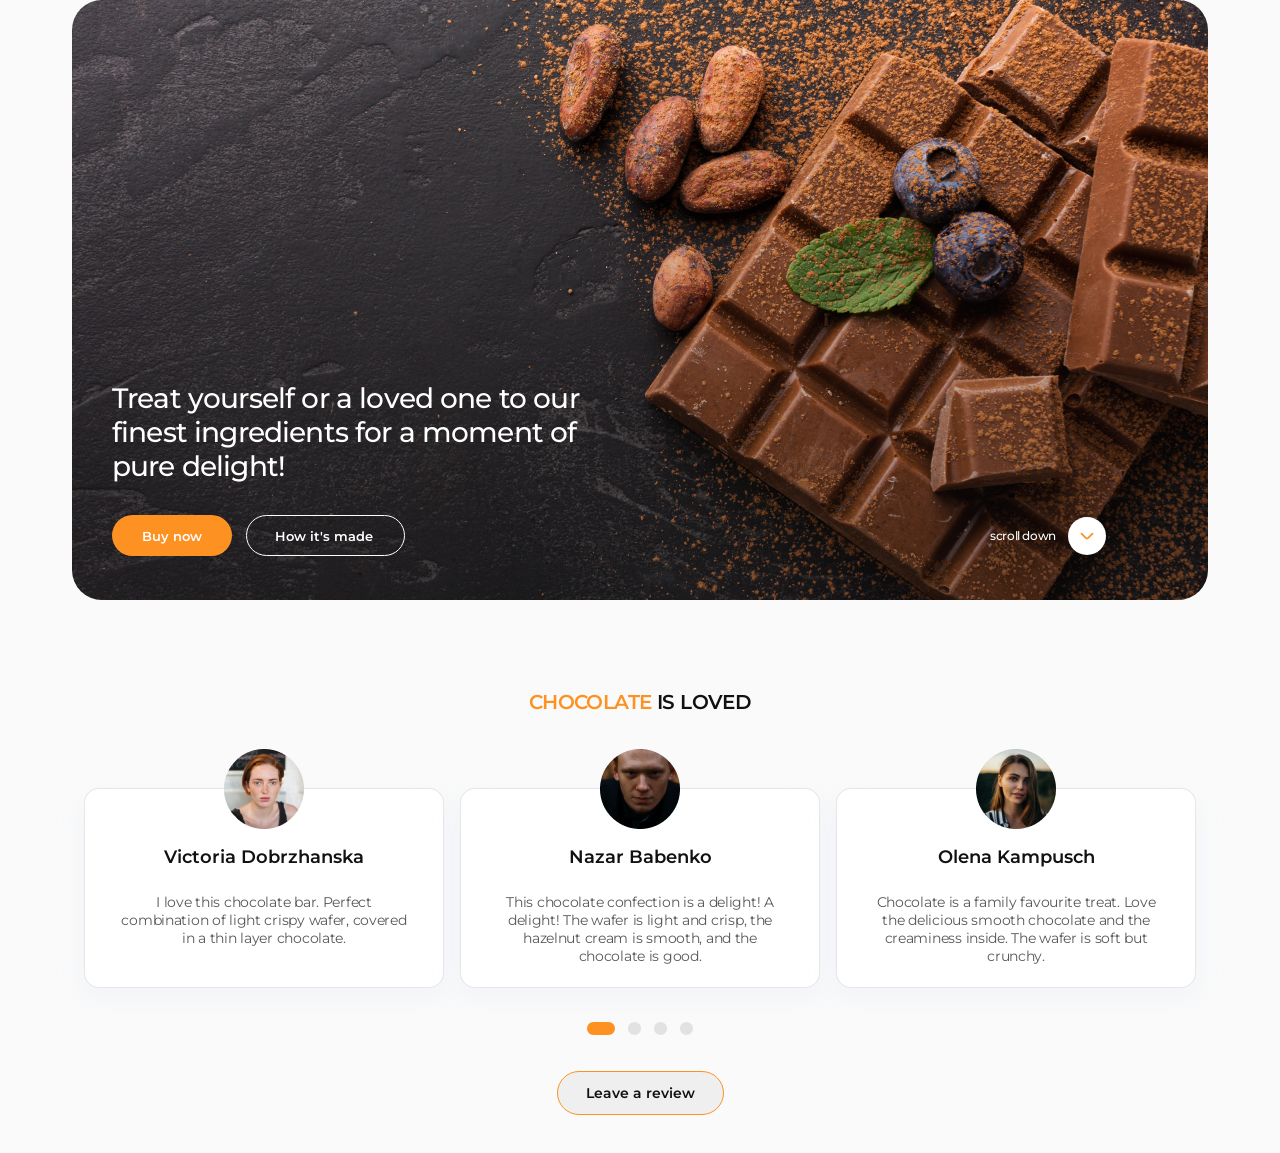
==== commit 47254993: "," ====
--- a/simply-chocolate/HTML/reviews.html
+++ b/simply-chocolate/HTML/reviews.html
@@ -27,7 +27,7 @@
                         <a class="hero-scroll" href="#footer">scroll down</a>
                         <a class="hero-scroll-icon" href="#footer">
                             <svg class="hero-scroll-svg" width="22" height="22">
-                                <use href="../IMG/SVG/fi-rr-angle-small-left.svg#fi-rr-angle-small-left"></use>
+                                <use href="../IMG/SVG/icons.svg#icon-fi-rr-angle-small-left"></use>
                             </svg></a>
                     </div>
 
@@ -87,7 +87,24 @@
                             class </p>
                     </div>
                 </div>
-                <div class="pagination"></div>
+                <div class="pagination">
+                    <a class="reviews-pagination" href="#">
+                        <svg class="reviews-pagination-svg orange-svg" width="28" height="13">
+                            <use href="../IMG/SVG/icons.svg#icon-Rectangle-5"></use>
+                        </svg></a>
+                    <a class="reviews-pagination" href="#">
+                        <svg class="reviews-pagination-svg" width="13" height="13">
+                            <use href="../IMG/SVG/icons.svg#icon-Ellipse-3"></use>
+                        </svg></a>
+                    <a class="reviews-pagination" href="#">
+                        <svg class="reviews-pagination-svg" width="13" height="13">
+                            <use href="../IMG/SVG/icons.svg#icon-Ellipse-3"></use>
+                        </svg></a>
+                    <a class="reviews-pagination" href="#">
+                        <svg class="reviews-pagination-svg" width="13" height="13">
+                            <use href="../IMG/SVG/icons.svg#icon-Ellipse-3"></use>
+                        </svg></a>
+                </div>
             </div>
             <button class="reviews-btn" type="button">Leave a review</button>
 
--- a/simply-chocolate/CSS/reviews.css
+++ b/simply-chocolate/CSS/reviews.css
@@ -173,6 +173,7 @@
 @media screen and (min-width: 768px) and (max-width: 1200px) {
   .hero {
     min-width: 768px;
+    height: 890px;
   }
   .hero-container {
     width: 704px;
@@ -328,6 +329,20 @@
   background-color: #fd9222;
   color: #fff;
 }
+.pagination {
+  display: flex;
+  justify-content: center;
+  gap: 13px;
+  padding-top: 32px;
+}
+.reviews-pagination-svg {
+  cursor: pointer;
+  fill: rgba(17, 17, 17, 0.1);
+}
+.orange-svg {
+  fill: #fd9222;
+}
+
 @media screen and (min-width: 768px) and (max-width: 1200px) {
   .reviews {
     width: 768px;
@@ -349,10 +364,13 @@
 @media screen and (min-width: 1201px) {
   .reviews {
     width: 1200px;
+    height: 463px;
   }
   .reviews-slider-container {
     width: 1136px;
-    height: 204px;
+  }
+  .reviews-slide {
+    width: 360px;
   }
   .reviews-slide:nth-child(2),
   .reviews-slide:nth-child(3) {
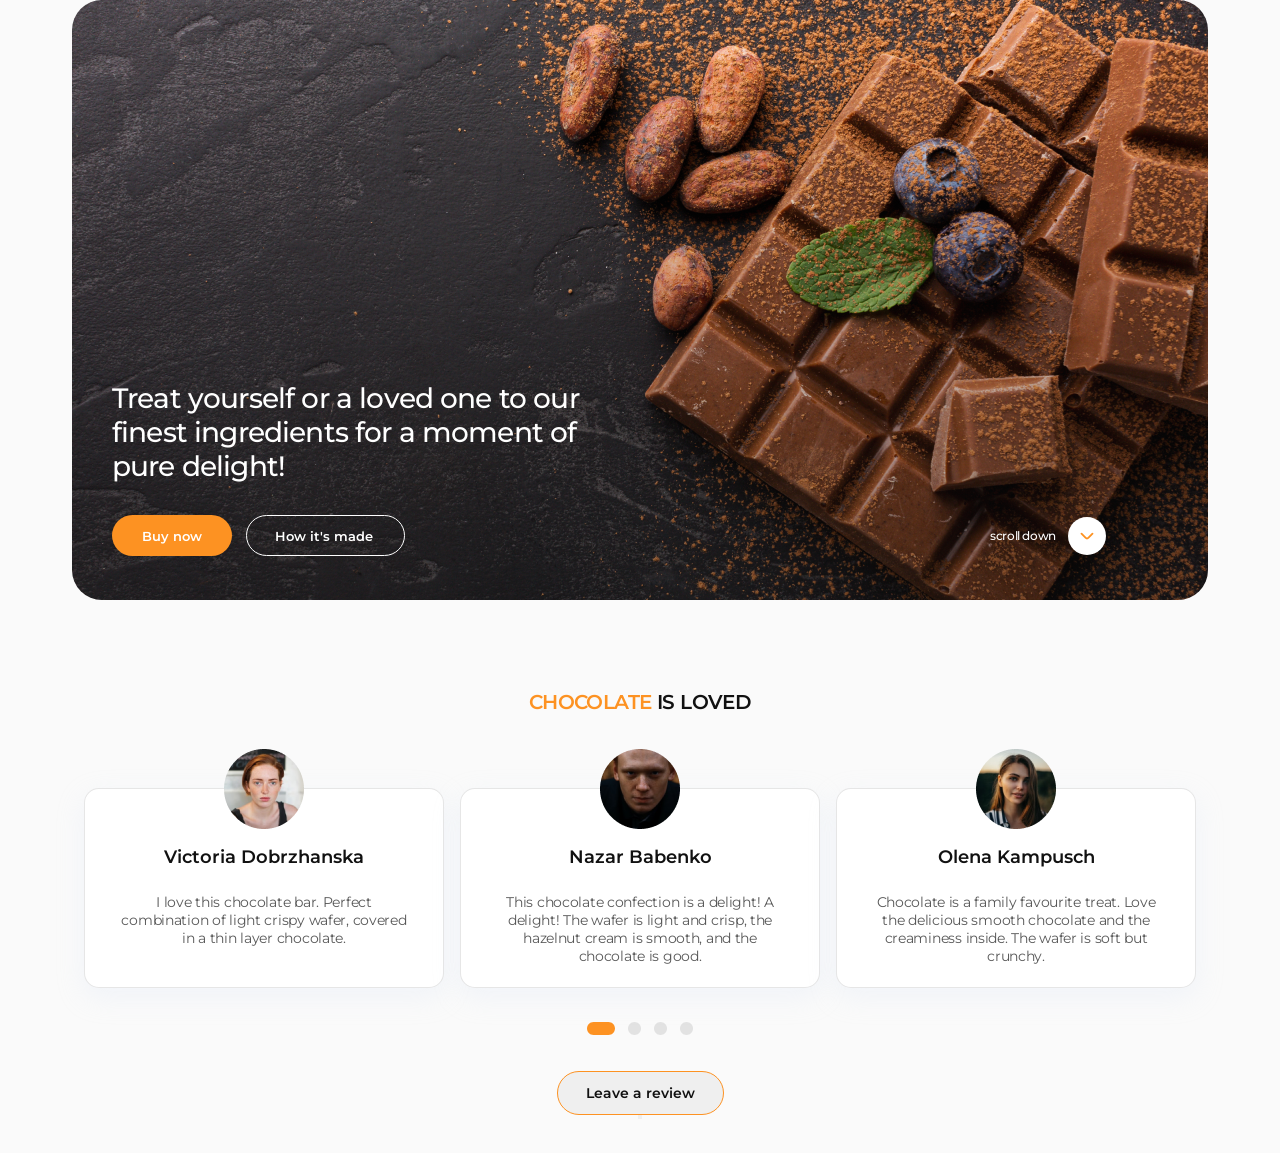
==== commit 4dc33772: "." ====
--- a/simply-chocolate/HTML/reviews.html
+++ b/simply-chocolate/HTML/reviews.html
@@ -106,8 +106,8 @@
                         </svg></a>
                 </div>
             </div>
-            <button class="reviews-btn" type="button">Leave a review</button>
-
+            <button class="reviews-btn" type="button" data-modal-reviews-open>Leave a review</button>
+            <button class="button button-position" type="button" data-modal-reviews-open></button>
         </section>
         <!-- <footer class="footer" id="footer">Lorem ipsum dolor sit amet consectetur adipisicing elit. Facilis est
             laudantium voluptas illo odit alias, ad tempora! Ut in eligendi voluptate mollitia asperiores! Non, modi!
